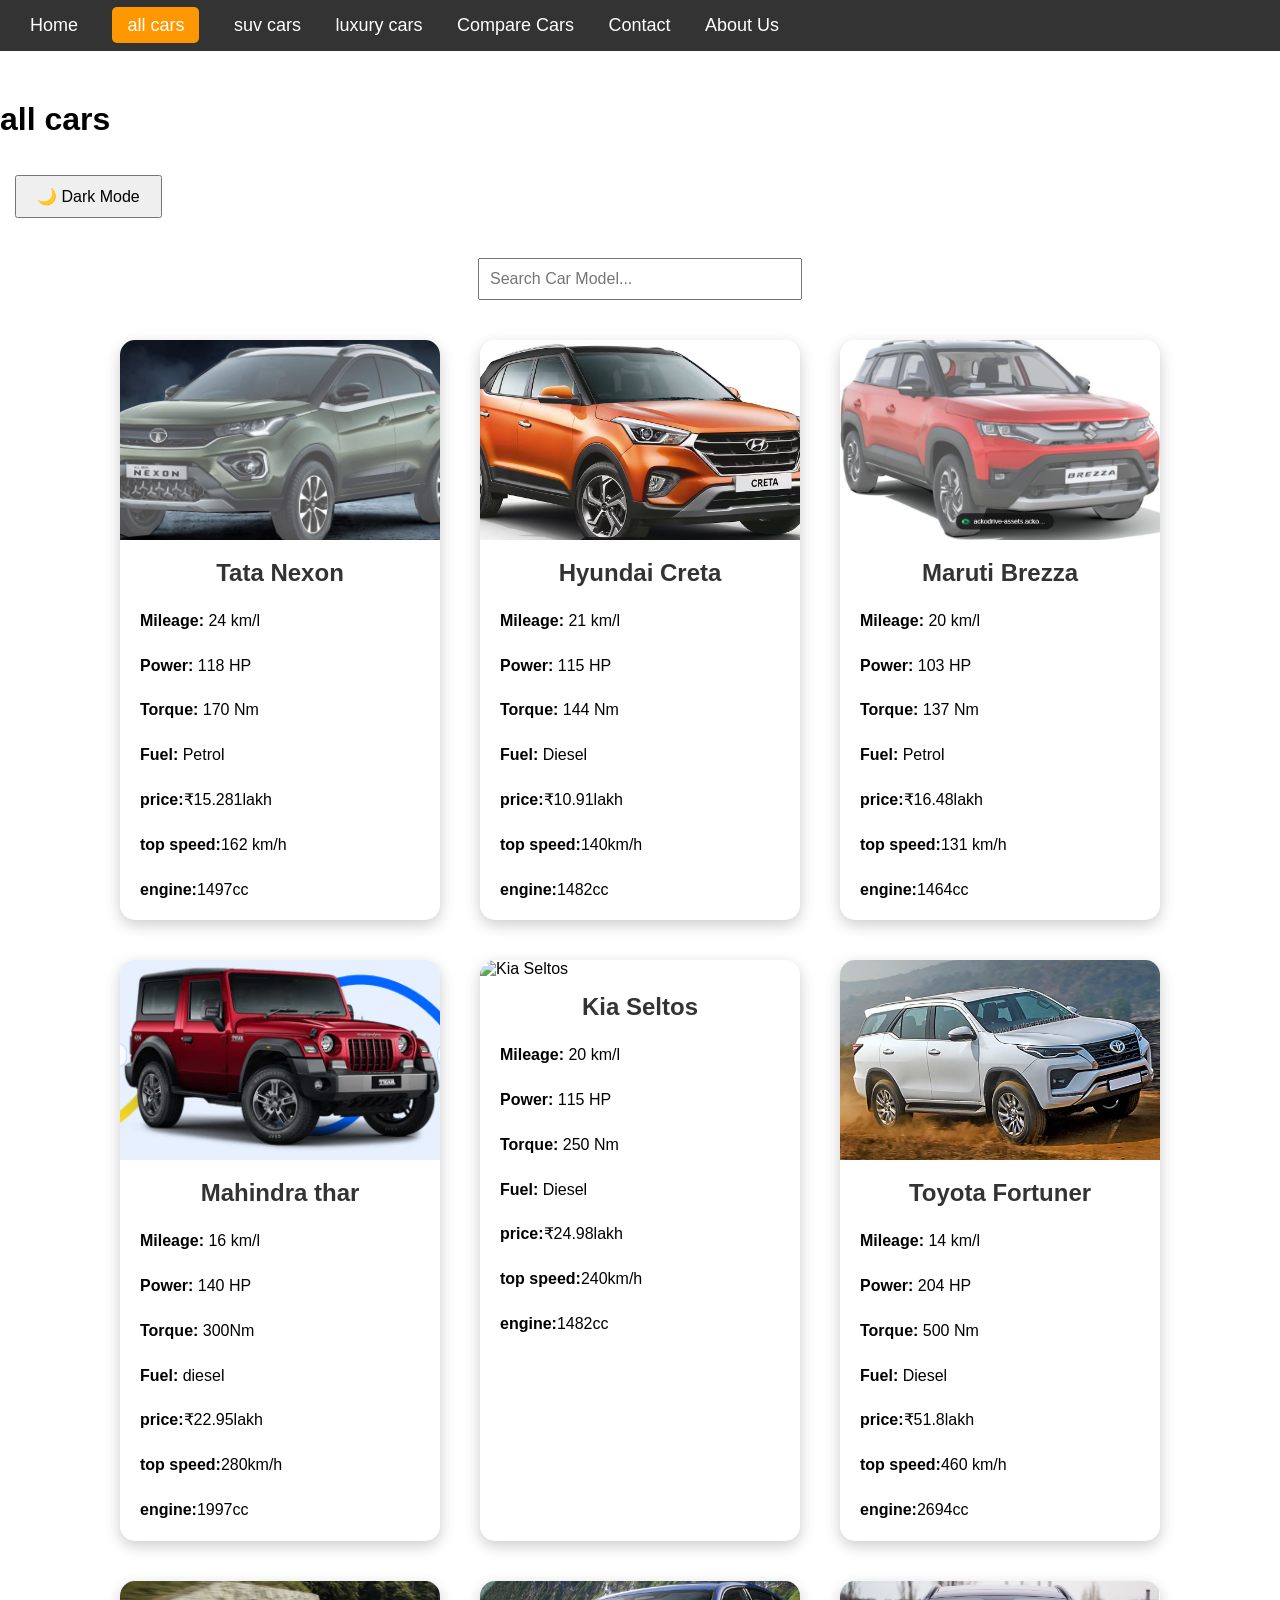
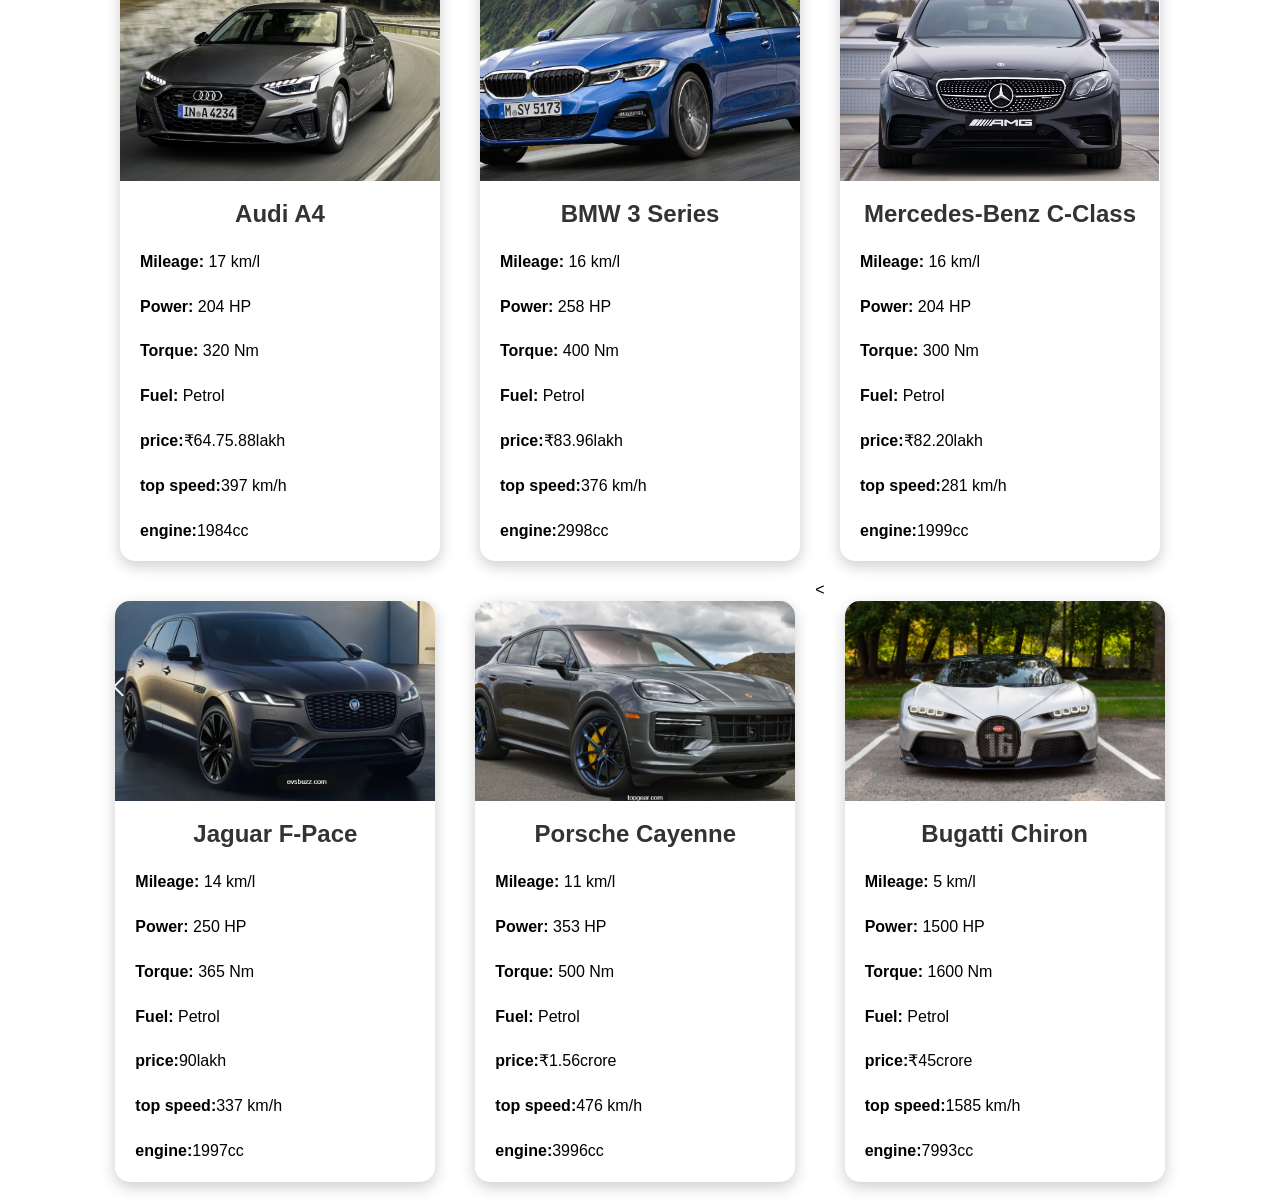
==== index.html @ 0c1b3513 "First commit" ====
<!DOCTYPE html>
<html>
<head>
    <meta name="viewport" content="width=device-width, initial-scale=1.0">
    <title>welcome to Car Specifications Hub</title>
    <script>
if (localStorage.getItem("theme") === "dark") {
    document.documentElement.classList.add("dark-mode");
}
</script>
    <link rel="stylesheet" href="style.css">
</head>
<body>
    <div id="loader">
    <div class="spinner"></div>
    <h2>Loading...</h2>
</div>

</div class="page-header">
     <h1>all cars</h1>
  </div>

    <nav>
        <a href="home.html">Home</a>
        <a href="index.html"class="active">all cars</a>
        <a href="suv.html">suv cars</a>
        <a href="luxury.html">luxury cars</a>
        <a href="compare.html">Compare Cars</a>
        <a href="contact.html">Contact</a>
        <a href="about.html">About Us</a>
    </nav>
     <button onclick="toggleDarkMode()">🌙 Dark Mode</button>

    <div class="search-box">
        <input type="text" id="searchInput" placeholder="Search Car Model..." onkeyup="searchCars()">
    </div>

    <div class="container">
        
    <div class="car-card">
            <img src="nexon.png" alt="Tata Nexon">
            <h2>Tata Nexon</h2>
            <p><strong>Mileage:</strong> 24 km/l</p>
            <p><strong>Power:</strong> 118 HP</p>
            <p><strong>Torque:</strong> 170 Nm</p>
            <p><strong>Fuel:</strong> Petrol</p>
            <p><strong>price:</strong>₹15.281lakh</p>
            <p><strong>top speed:</strong>162 km/h</p>
            <p><strong>engine:</strong>1497cc</p>
        </div>

        <div class="car-card">
            <img src="hundai crita.png" alt="Hyundai Creta">
            <h2>Hyundai Creta</h2>
            <p><strong>Mileage:</strong> 21 km/l</p>
            <p><strong>Power:</strong> 115 HP</p>
            <p><strong>Torque:</strong> 144 Nm</p>
            <p><strong>Fuel:</strong> Diesel</p>
            <p><strong>price:</strong>₹10.91lakh</p>
            <p><strong>top speed:</strong>140km/h</p>
            <p><strong>engine:</strong>1482cc</p>
        </div>

        <div class="car-card">
            <img src="maruthi brizza.png" alt="Maruti Brezza">
            <h2>Maruti Brezza</h2>
            <p><strong>Mileage:</strong> 20 km/l</p>
            <p><strong>Power:</strong> 103 HP</p>
            <p><strong>Torque:</strong> 137 Nm</p>
            <p><strong>Fuel:</strong> Petrol</p>
            <p><strong>price:</strong>₹16.48lakh</p>
            <p><strong>top speed:</strong>131 km/h</p>
            <p><strong>engine:</strong>1464cc</p>
        </div>

        <div class="car-card">
            <img src="mahindra thar.png" alt="mahindra thar">
            <h2>Mahindra thar</h2>
            <p><strong>Mileage:</strong> 16 km/l</p>
            <p><strong>Power:</strong> 140 HP</p>
            <p><strong>Torque:</strong> 300Nm</p>
            <p><strong>Fuel:</strong> diesel</p>
            <p><strong>price:</strong>₹22.95lakh</p>
            <p><strong>top speed:</strong>280km/h</p>
            <p><strong>engine:</strong>1997cc</p>
        </div>

        <div class="car-card">
    <img src="Kia seltos.png" alt="Kia Seltos">
    <h2>Kia Seltos</h2>
    <p><strong>Mileage:</strong> 20 km/l</p>
    <p><strong>Power:</strong> 115 HP</p>
    <p><strong>Torque:</strong> 250 Nm</p>
    <p><strong>Fuel:</strong> Diesel</p>
    <p><strong>price:</strong>₹24.98lakh</p>
    <p><strong>top speed:</strong>240km/h</p>
    <p><strong>engine:</strong>1482cc</p>
</div>


<div class="car-card">
    <img src="toyota fortunar.png" alt="Toyota Fortunar">
    <h2>Toyota Fortuner</h2>
    <p><strong>Mileage:</strong> 14 km/l</p>
    <p><strong>Power:</strong> 204 HP</p>
    <p><strong>Torque:</strong> 500 Nm</p>
    <p><strong>Fuel:</strong> Diesel</p>
    <p><strong>price:</strong>₹51.8lakh</p>
    <p><strong>top speed:</strong>460 km/h</p>
    <p><strong>engine:</strong>2694cc</p>
</div>

<div class="car-card">
    <img src="audi a4.png" alt="Audi a4">
    <h2>Audi A4</h2>
    <p><strong>Mileage:</strong> 17 km/l</p>
    <p><strong>Power:</strong> 204 HP</p>
    <p><strong>Torque:</strong> 320 Nm</p>
    <p><strong>Fuel:</strong> Petrol</p>
    <p><strong>price:</strong>₹64.75.88lakh</p>
    <p><strong>top speed:</strong>397 km/h</p>
    <p><strong>engine:</strong>1984cc</p>
</div>

<div class="car-card">
    <img src="bmw3.png" alt="BMW 3 Series">
    <h2>BMW 3 Series</h2>
    <p><strong>Mileage:</strong> 16 km/l</p>
    <p><strong>Power:</strong> 258 HP</p>
    <p><strong>Torque:</strong> 400 Nm</p>
    <p><strong>Fuel:</strong> Petrol</p>
    <p><strong>price:</strong>₹83.96lakh</p>
    <p><strong>top speed:</strong>376 km/h</p>
    <p><strong>engine:</strong>2998cc</p>
</div>

<div class="car-card">
    <img src="mercedes benz.png" alt="Mercedes-Benz C-Class">
    <h2>Mercedes-Benz C-Class</h2>
    <p><strong>Mileage:</strong> 16 km/l</p>
    <p><strong>Power:</strong> 204 HP</p>
    <p><strong>Torque:</strong> 300 Nm</p>
    <p><strong>Fuel:</strong> Petrol</p>
    <p><strong>price:</strong>₹82.20lakh</p>
    <p><strong>top speed:</strong>281 km/h</p>
    <p><strong>engine:</strong>1999cc</p>
</div>

<div class="car-card">
    <img src="jaguar f.png" alt="Jaguar F-Pace">
    <h2>Jaguar F-Pace</h2>
    <p><strong>Mileage:</strong> 14 km/l</p>
    <p><strong>Power:</strong> 250 HP</p>
    <p><strong>Torque:</strong> 365 Nm</p>
    <p><strong>Fuel:</strong> Petrol</p>
    <p><strong>price:</strong>90lakh</p>
    <p><strong>top speed:</strong>337 km/h</p>
    <p><strong>engine:</strong>1997cc</p>
</div>

<div class="car-card">
    <img src="porsche.png" alt="Porsche Cayenne">
    <h2>Porsche Cayenne</h2>
    <p><strong>Mileage:</strong> 11 km/l</p>
    <p><strong>Power:</strong> 353 HP</p>
    <p><strong>Torque:</strong> 500 Nm</p>
    <p><strong>Fuel:</strong> Petrol</p>
    <p><strong>price:</strong>₹1.56crore</p>
    <p><strong>top speed:</strong>476 km/h</p>
    <p><strong>engine:</strong>3996cc</p>
</div>

<<div class="car-card">
    <img src="bugati chiron.png" alt="Bugatti Chiron">
    <h2>Bugatti Chiron</h2>
    <p><strong>Mileage:</strong> 5 km/l</p>
    <p><strong>Power:</strong> 1500 HP</p>
    <p><strong>Torque:</strong> 1600 Nm</p>
    <p><strong>Fuel:</strong> Petrol</p>
    <p><strong>price:</strong>₹45crore</p>
    <p><strong>top speed:</strong>1585 km/h</p>
    <p><strong>engine:</strong>7993cc</p>
</div>
     
</div>
    </body>
    </html>

    
<script src="script.js"></script>
</body>
</html>
---- style.css ----
html {
    height: 100%;
    margin: 0;
}

body {
    margin: 0;
    padding-top: 80px;
    min-height: 100vh;
    font-family: Arial, sans-serif;
    
}
body{
    padding-top:80px;
}
header {
    background: #222;
    color: white;
    text-align: center;
    padding: 20px;
}

.search-box {
    text-align: center;
    margin: 20px;
}

.search-box input {
    width: 300px;
    padding: 10px;
    font-size: 16px;
}

.container {
    display: flex;
    justify-content: center;
    flex-wrap: wrap;
}

.car-card {
    width: 320px;
    background: white;
    border-radius: 15px;
    overflow: hidden;
    box-shadow: 0 5px 15px rgba(0,0,0,0.2);
    margin: 20px;
    transition: 0.3s;
    display: inline-block;
    vertical-align: top;
}

.car-card:hover {
    transform: translateY(-10px);
    box-shadow: 0 10px 25px rgba(0,0,0,0.3);
}


nav{
    background:#333;
    padding:15px;
    text-alin:center;
    position:fixed;
    top:0;
    left:0;
    width:100%;
    z-index:1000;
} 

nav a{
    color:white;
    text-decoration:none;
    margin:15px;
    font-size:18px;
}

nav a:hover {
    color:yellow;
}

input, textarea {
    width: 90%;
    padding: 10px;
    margin-top: 5px;
}

button {
    padding: 10px 20px;
    font-size: 16px;
    cursor: pointer;
}

table{
    width:100%;
    border-collapse:collapse;
    background:white;
}

th, td{
    border:1px solid #ddd;
    padding:10px;
    text-align:center;
}

th{
    background:#333;
    color:white;
}

tr:nth-child(even){
    background:#f2f2f2;
}



button{
    padding:10px 20px;
    margin:15px;
    font-size:16px;
    cursor:pointer;
}

.logo-container{
    display: flex;
    flex-wrap:wrap;
    justify-content:center;
    gap:20px;
    margin:20px;
}

.logo-container img{
    width:100px;
    height:100px;
    object-fit:contain;
    background:white;
    padding:10px;
    border-radius:10px;
}


nav a.active {
    background-color: #ff9800;
    color: white;
    padding: 8px 15px;
    border-radius: 5px;
}

nav a:hover {
    background-color: #555;
    color: white;
    padding: 8px 15px;
    border-radius: 5px;
}

main {
    flex: 1;
}
    
.home-header {
    display: flex;
    justify-content: space-between;
    align-items: center;
    margin: 20px;
}

.home-header button {
    padding: 10px 20px;
    font-size: 16px;
    cursor: pointer;
    border-radius: 8px;
}

.home-header {
    display: flex;
    justify-content: space-between;
    align-items: center;
    margin: 20px;
}

.home-header button {
    padding: 10px 20px;
    font-size: 16px;
    cursor: pointer;
    border-radius: 8px;
}

/* Hero Section */

.hero{
    height:350px;
    background:linear-gradient(rgba(0,0,0,0.5),rgba(0,0,0,0.5)),
    url("car-banner.jpg");
    background-size:cover;
    background-position:center;
    display:flex;
    justify-content:center;
    align-items:center;
    text-align:center;
}

.hero-content{
    color:white;
}

.hero-content h1{
    font-size:48px;
    margin-bottom:15px;
}

.hero-content p{
    font-size:22px;
    margin-bottom:25px;
}

.hero-btn{
    background:#ff8800;
    color:white;
    padding:14px 30px;
    text-decoration:none;
    border-radius:8px;
    font-size:18px;
    transition:0.3s;
}

.hero-btn:hover{
    background:#333;
}

.car-card img{
    width:100%;
    height:200px;
    object-fit:cover;
}

.car-card h2{
    text-align:center;
    color:#333;
    margin-top:15px;
}

.car-card p{
    padding-left:20px;
    font-size:16px;
    line-height:1.8;
}

/* ===========================
   Mobile Responsive Design
   =========================== */

@media screen and (max-width: 768px) {

    nav {
        display: flex;
        flex-direction: column;
        align-items: center;
        padding: 10px;
    }

    nav a {
        display: block;
        width: 90%;
        margin: 5px 0;
        text-align: center;
        padding: 12px;
    }

    .hero {
        height: 250px;
        padding: 20px;
    }

    .hero-content h1 {
        font-size: 28px;
    }

    .hero-content p {
        font-size: 16px;
    }

    .hero-btn {
        padding: 10px 20px;
        font-size: 16px;
    }

    .logo-container {
        display: grid;
        grid-template-columns: repeat(2, 1fr);
        gap: 15px;
    }

    .logo-container img {
        width: 80px;
        height: 80px;
    }

    .car-card {
        width: 95%;
        margin: 15px auto;
    }

    .car-card img {
        width: 100%;
        height: 200px;
        object-fit: cover;
    }

    .car-details {
        width: 95%;
        padding: 15px;
    }

    .car-details img {
        width: 100%;
    }

    table {
        width: 100%;
        display: block;
        overflow-x: auto;
    }

    footer {
        font-size: 14px;
        text-align: center;
        padding: 15px;
    }

}

.dark-mode {
    background-color: #121212;
    color: white;
}

.dark-mode .car-card {
    background-color: #1e1e1e;
    color: white;
}

/* Loading Screen */

#loader{
    position:fixed;
    width:100%;
    height:100%;
    background:white;
    top:0;
    left:0;
    display:flex;
    justify-content:center;
    align-items:center;
    flex-direction:column;
    z-index:9999;
}

.spinner{
    width:70px;
    height:70px;
    border:8px solid #ddd;
    border-top:8px solid #ff6600;
    border-radius:50%;
    animation:spin 1s linear infinite;
}

@keyframes spin{
    0%{
        transform:rotate(0deg);
    }
    100%{
        transform:rotate(360deg);
    }
}

#loader h2{
    margin-top:20px;
    color:#333;
}
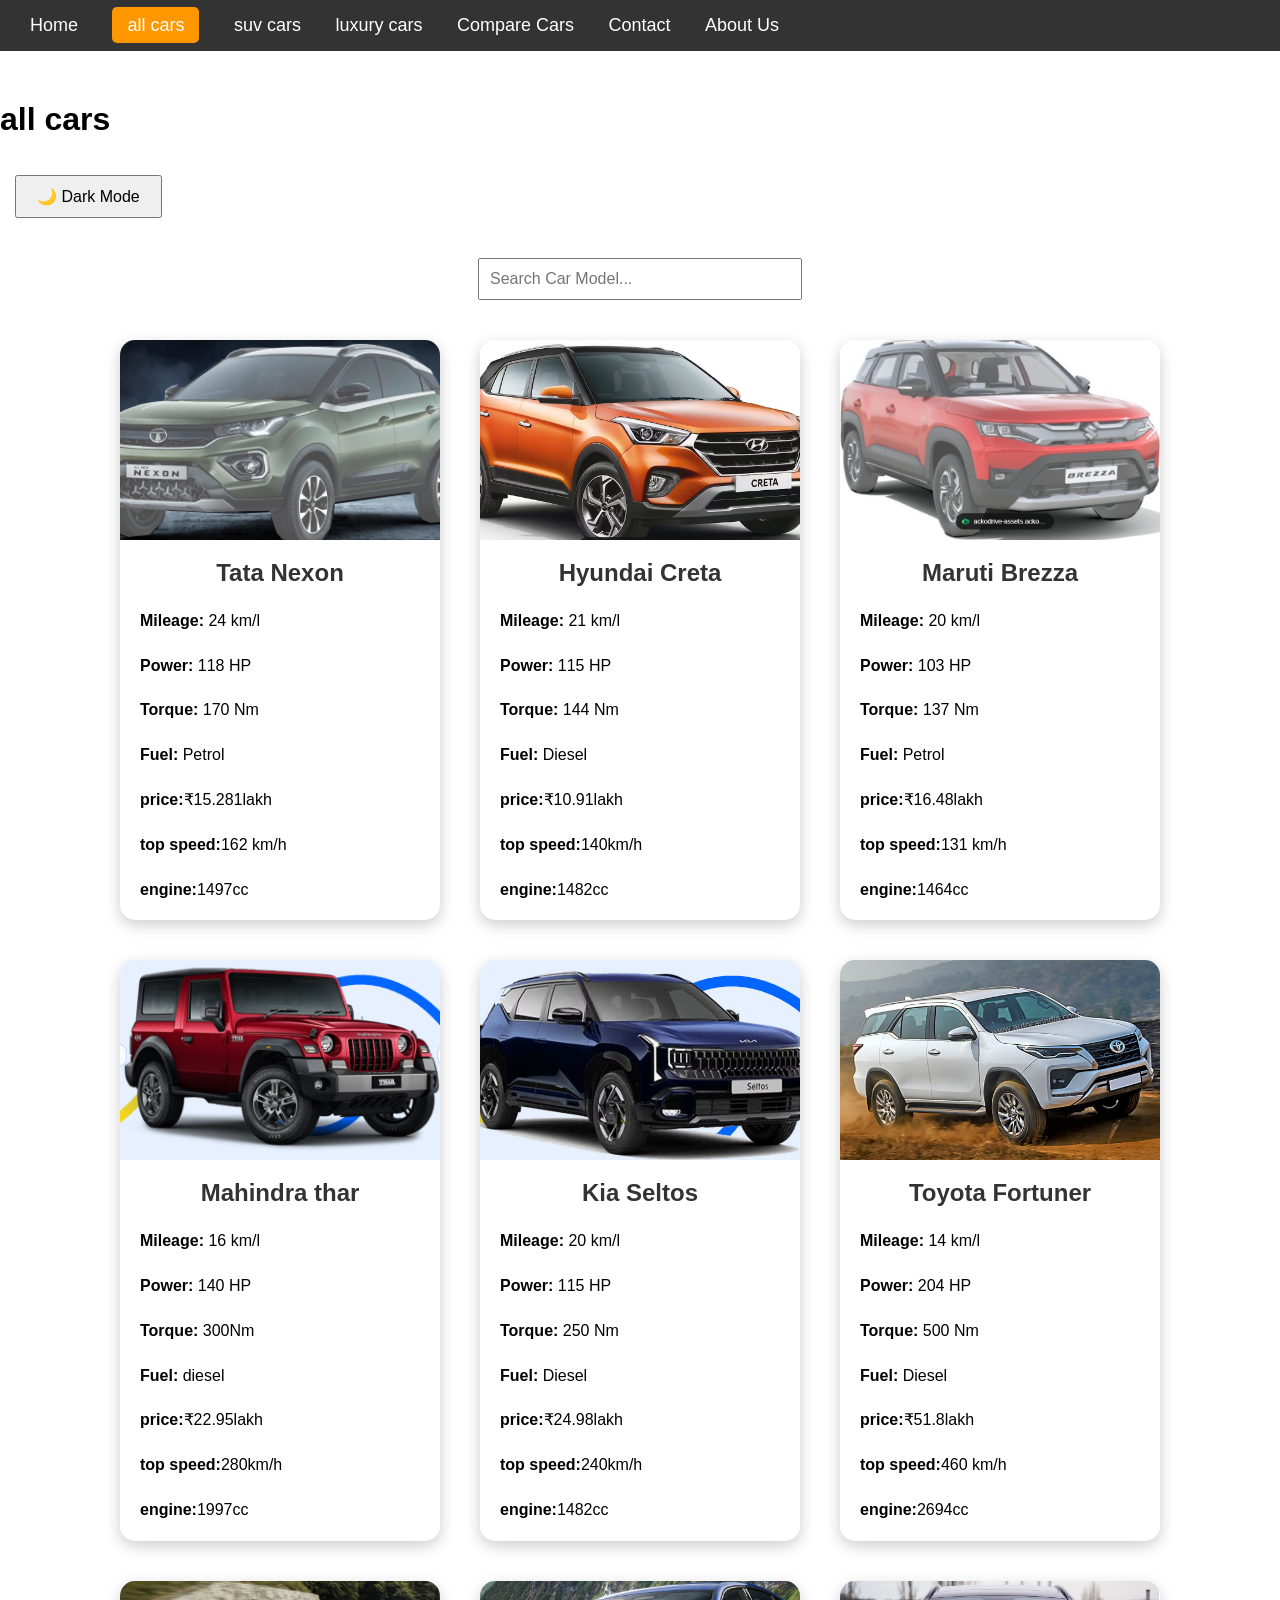
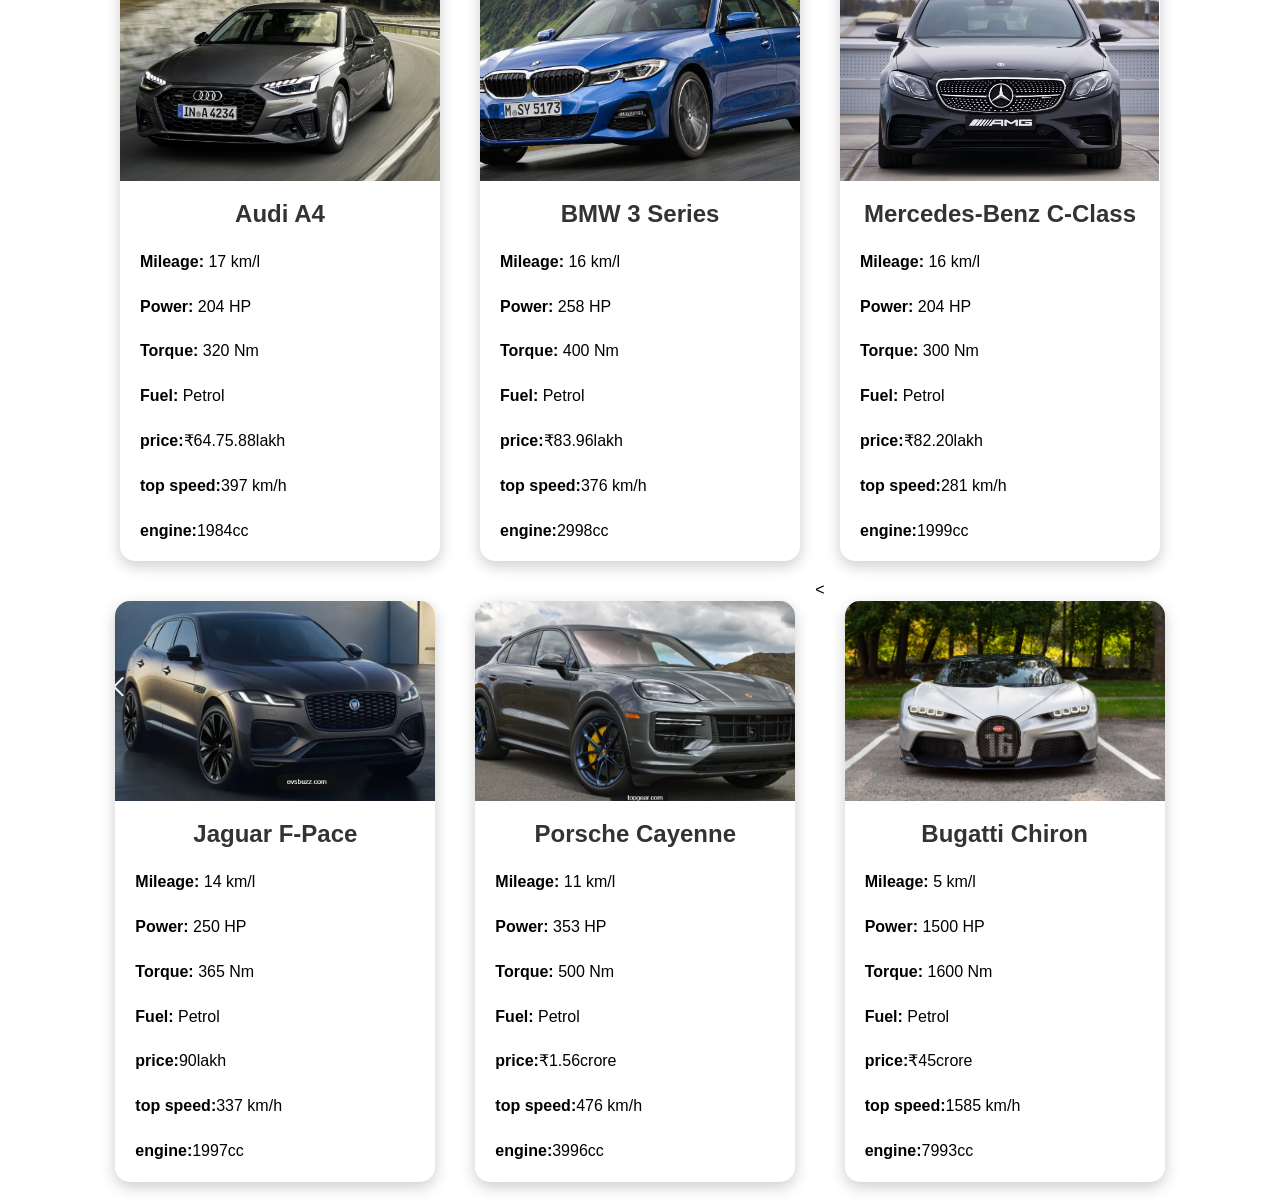
==== commit d70a5393: "fix kia seltos image" ====
--- a/index.html
+++ b/index.html
@@ -86,7 +86,7 @@
         </div>
 
         <div class="car-card">
-    <img src="Kia seltos.png" alt="Kia Seltos">
+    <img src="kia seltos.png" alt="kia Seltos">
     <h2>Kia Seltos</h2>
     <p><strong>Mileage:</strong> 20 km/l</p>
     <p><strong>Power:</strong> 115 HP</p>
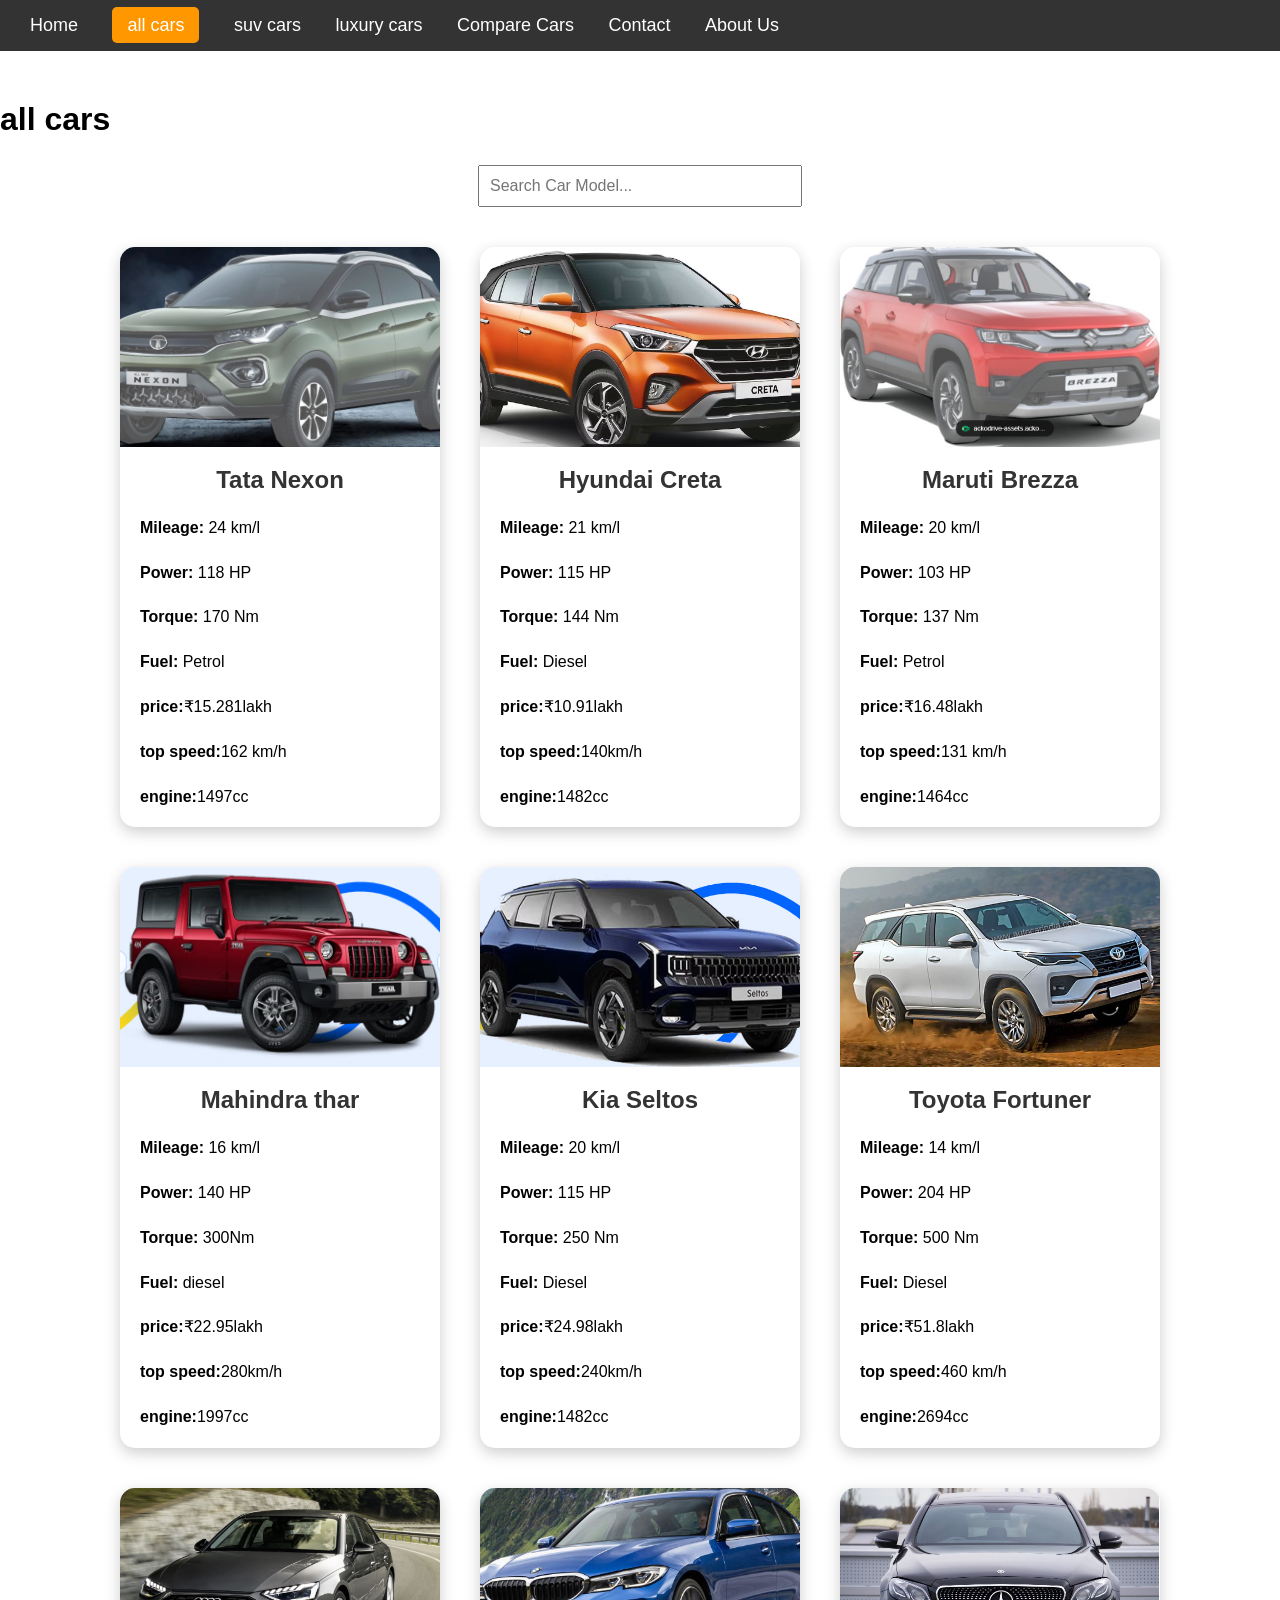
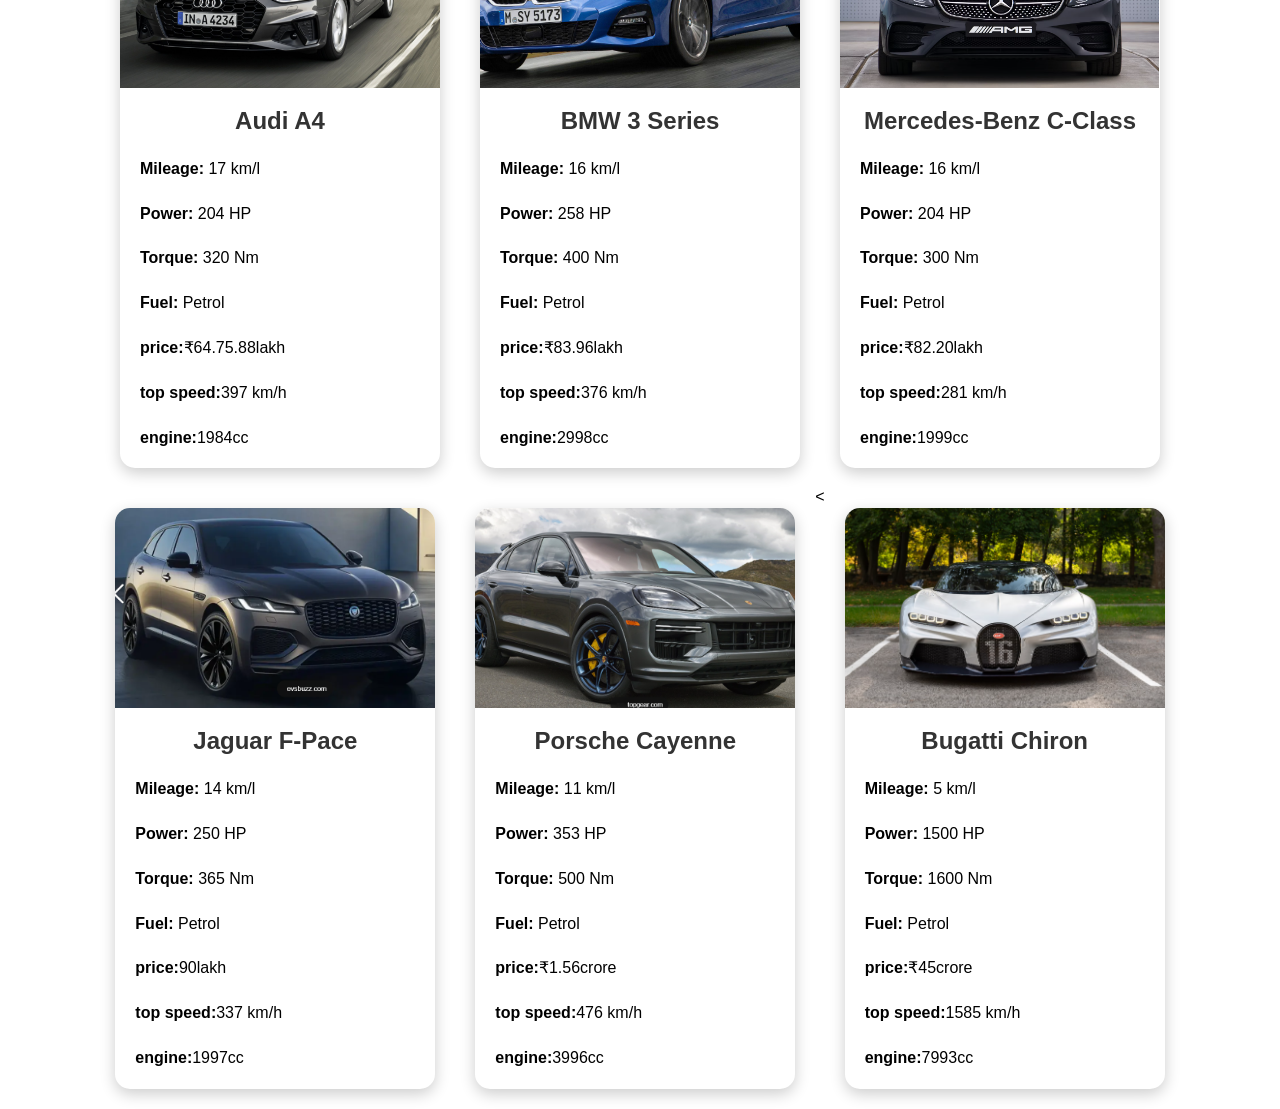
==== commit ab62663a: "removed the darkmod button at all pages except the home page" ====
--- a/index.html
+++ b/index.html
@@ -11,10 +11,6 @@
     <link rel="stylesheet" href="style.css">
 </head>
 <body>
-    <div id="loader">
-    <div class="spinner"></div>
-    <h2>Loading...</h2>
-</div>
 
 </div class="page-header">
      <h1>all cars</h1>
@@ -29,8 +25,6 @@
         <a href="contact.html">Contact</a>
         <a href="about.html">About Us</a>
     </nav>
-     <button onclick="toggleDarkMode()">🌙 Dark Mode</button>
-
     <div class="search-box">
         <input type="text" id="searchInput" placeholder="Search Car Model..." onkeyup="searchCars()">
     </div>
--- a/style.css
+++ b/style.css
@@ -339,43 +339,4 @@
     color: white;
 }
 
-/* Loading Screen */
-
-#loader{
-    position:fixed;
-    width:100%;
-    height:100%;
-    background:white;
-    top:0;
-    left:0;
-    display:flex;
-    justify-content:center;
-    align-items:center;
-    flex-direction:column;
-    z-index:9999;
-}
-
-.spinner{
-    width:70px;
-    height:70px;
-    border:8px solid #ddd;
-    border-top:8px solid #ff6600;
-    border-radius:50%;
-    animation:spin 1s linear infinite;
-}
-
-@keyframes spin{
-    0%{
-        transform:rotate(0deg);
-    }
-    100%{
-        transform:rotate(360deg);
-    }
-}
-
-#loader h2{
-    margin-top:20px;
-    color:#333;
-}
-
-
+
